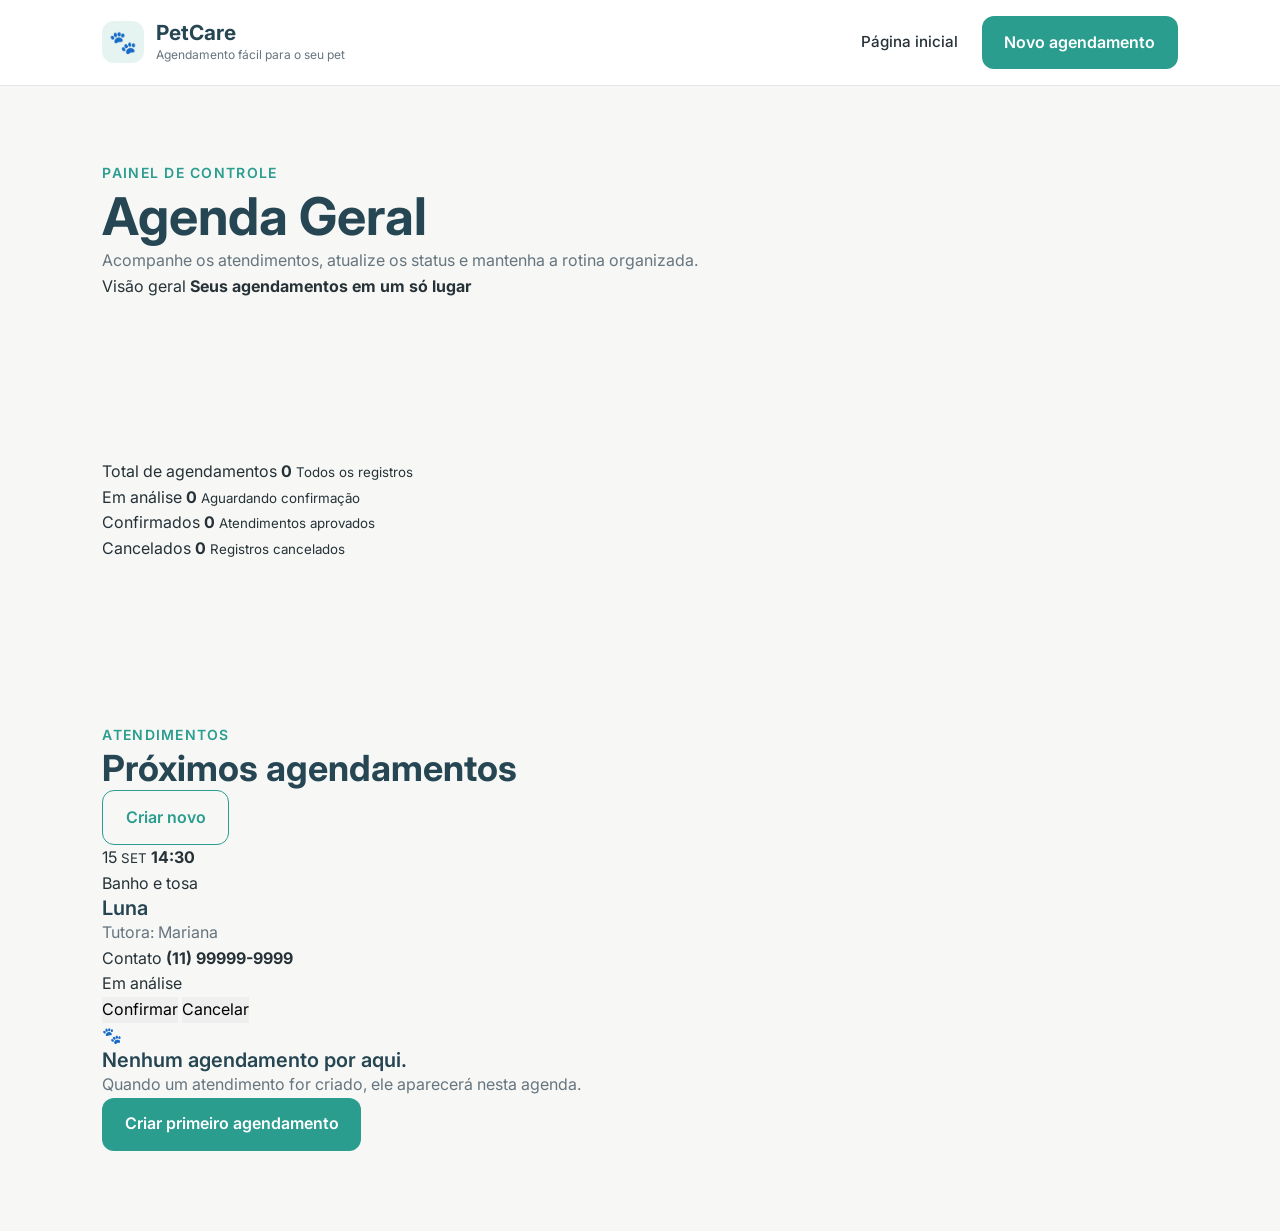
==== agenda.html @ 5083c23b "Criação da página agenda.html" ====
<!DOCTYPE html>
<html lang="pt-BR">
<head>
    <meta charset="UTF-8">
    <meta name="viewport" content="width=device-width, initial-scale=1.0">
    <title>PetCare | Agenda Geral</title>
    <link rel="stylesheet" href="./css/style.css">
    <script src="./js/script.js" defer></script>
</head>
<body>
    <header class="header">
        <div class="header-logo">
            <span class="logo-icon">🐾</span>
            <div>
                <a href="./index.html" class="logo">PetCare</a>
                <p>Agendamento fácil para o seu pet</p>
            </div>
        </div>

        <nav class="header-nav">
            <a href="./index.html">Página inicial</a>
            <a href="./index.html#agendamento" class="btn-primary">Novo agendamento</a>
        </nav>
    </header>

    <main class="dashboard-page">
        <section class="dashboard-hero">
            <div class="dashboard-heading">
                <span class="section-tag">Painel de controle</span>
                <h1>Agenda Geral</h1>
                <p>Acompanhe os atendimentos, atualize os status e mantenha a rotina organizada.</p>
            </div>

            <div class="dashboard-date">
                <span>Visão geral</span>
                <strong>Seus agendamentos em um só lugar</strong>
            </div>
        </section>

        <section class="dashboard-stats">
            <article class="stat-card stat-card-main">
                <span>Total de agendamentos</span>
                <strong id="stat-total">0</strong>
                <small>Todos os registros</small>
            </article>

            <article class="stat-card">
                <span>Em análise</span>
                <strong id="stat-pending">0</strong>
                <small>Aguardando confirmação</small>
            </article>

            <article class="stat-card">
                <span>Confirmados</span>
                <strong id="stat-confirmed">0</strong>
                <small>Atendimentos aprovados</small>
            </article>

            <article class="stat-card">
                <span>Cancelados</span>
                <strong id="stat-cancelled">0</strong>
                <small>Registros cancelados</small>
            </article>
        </section>

        <section class="appointments-panel">
            <div class="appointments-panel-header">
                <div>
                    <span class="section-tag">Atendimentos</span>
                    <h2>Próximos agendamentos</h2>
                </div>

                <a href="./index.html#agendamento" class="btn-secondary">Criar novo</a>
            </div>

            <div id="appointments-list" class="appointments-list">
                <article class="appointment-item">
                    <div class="appointment-date">
                        <span>15</span>
                        <small>SET</small>
                        <strong>14:30</strong>
                    </div>

                    <div class="appointment-main">
                        <span class="appointment-service">Banho e tosa</span>
                        <h3>Luna</h3>
                        <p>Tutora: Mariana</p>
                    </div>

                    <div class="appointment-contact">
                        <span>Contato</span>
                        <strong>(11) 99999-9999</strong>
                    </div>

                    <div class="appointment-status">
                        <span class="status-badge status-pending">Em análise</span>
                    </div>

                    <div class="appointment-actions">
                        <button type="button" class="action-button action-confirm">Confirmar</button>
                        <button type="button" class="action-button action-cancel">Cancelar</button>
                    </div>
                </article>
            </div>

            <div id="empty-state" class="empty-state">
                <span class="empty-state-icon">🐾</span>
                <h3>Nenhum agendamento por aqui.</h3>
                <p>Quando um atendimento for criado, ele aparecerá nesta agenda.</p>
                <a href="./index.html#agendamento" class="btn-primary">Criar primeiro agendamento</a>
            </div>
        </section>
    </main>
</body>
</html>
---- css/style.css ----
@import url('https://fonts.googleapis.com/css2?family=Inter:wght@400;500;600;700&display=swap');

/* VARIABLES */

:root {
    --color-primary: #2A9D8F;
    --color-primary-dark: #207A70;
    --color-secondary: #264653;
    --color-accent: #F4A261;

    --color-background: #F7F8F5;
    --color-surface: #FFFFFF;
    --color-text: #263238;
    --color-text-light: #66757F;
    --color-border: #E2E8E5;

    --color-success: #2E9D67;
    --color-warning: #E9A23B;
    --color-danger: #D9534F;

    --font-primary: "Inter", sans-serif;

    --radius-sm: 6px;
    --radius-md: 12px;
    --radius-lg: 20px;

    --shadow-sm: 0 2px 8px rgba(38, 70, 83, 0.08);
    --shadow-md: 0 8px 24px rgba(38, 70, 83, 0.10);

    --transition: 0.3s ease;
}

/* RESET */

* {
    margin: 0;
    padding: 0;
    box-sizing: border-box;
}

html {
    scroll-behavior: smooth;
}

body {
    font-family: var(--font-primary);
    background-color: var(--color-background);
    color: var(--color-text);
    line-height: 1.6;
}

img {
    display: block;
    max-width: 100%;
}

a {
    color: inherit;
    text-decoration: none;
}

ul {
    list-style: none;
}

button,
input,
select,
textarea {
    font: inherit;
}

button {
    border: none;
    cursor: pointer;
}

h1,
h2,
h3 {
    color: var(--color-secondary);
    line-height: 1.2;
}

h1 {
    font-size: 3.25rem;
    font-weight: 700;
}

h2 {
    font-size: 2.25rem;
    font-weight: 700;
}

h3 {
    font-size: 1.25rem;
    font-weight: 600;
}

p {
    color: var(--color-text-light);
}

section {
    padding: 5rem 8%;
}

.section-header {
    max-width: 700px;
    margin-bottom: 2.5rem;
}

.section-header h2 {
    margin: 0.5rem 0 1rem;
}

.section-tag {
    display: inline-block;
    color: var(--color-primary);
    font-size: 0.875rem;
    font-weight: 600;
    text-transform: uppercase;
    letter-spacing: 0.08rem;
}

.btn-primary {
    display: inline-flex;
    align-items: center;
    justify-content: center;
    padding: 0.85rem 1.4rem;
    background-color: var(--color-primary);
    color: var(--color-surface);
    border-radius: var(--radius-md);
    font-weight: 600;
    transition: background-color var(--transition), transform var(--transition);
}

.btn-primary:hover {
    background-color: var(--color-primary-dark);
    transform: translateY(-1px);
}

.btn-secondary {
    display: inline-flex;
    align-items: center;
    justify-content: center;
    padding: 0.85rem 1.4rem;
    background-color: transparent;
    color: var(--color-primary);
    border: 1px solid var(--color-primary);
    border-radius: var(--radius-md);
    font-weight: 600;
    transition: background-color var(--transition), color var(--transition);
}

.btn-secondary:hover {
    background-color: var(--color-primary);
    color: var(--color-surface);
}

/* HEADER */

.header {
    position: fixed;
    top: 0;
    left: 0;
    z-index: 1000;
    width: 100%;
    min-height: 80px;
    padding: 1rem 8%;
    background-color: rgba(255, 255, 255, 0.95);
    border-bottom: 1px solid var(--color-border);
    backdrop-filter: blur(10px);
    display: flex;
    align-items: center;
    justify-content: space-between;
    gap: 2rem;
}

.header-logo {
    display: flex;
    align-items: center;
    gap: 0.75rem;
}

.logo-icon {
    display: flex;
    align-items: center;
    justify-content: center;
    width: 42px;
    height: 42px;
    background-color: rgba(42, 157, 143, 0.12);
    border-radius: var(--radius-md);
    font-size: 1.4rem;
}

.logo {
    display: block;
    color: var(--color-secondary);
    font-size: 1.3rem;
    font-weight: 700;
    line-height: 1.1;
}

.header-logo p {
    margin-top: 0.2rem;
    font-size: 0.75rem;
    line-height: 1.2;
}

.header-nav {
    display: flex;
    align-items: center;
    gap: 1.5rem;
}

.header-nav > a:not(.btn-primary) {
    color: var(--color-text);
    font-size: 0.95rem;
    font-weight: 500;
    transition: color var(--transition);
}

.header-nav > a:not(.btn-primary):hover {
    color: var(--color-primary);
}

/* HERO */

main {
    padding-top: 80px;
}

.hero {
    position: relative;
    min-height: calc(100vh - 80px);
    padding-top: 7rem;
    padding-bottom: 7rem;
    overflow: hidden;
    display: grid;
    grid-template-columns: 1.15fr 0.85fr;
    align-items: center;
    gap: 5rem;
}

.hero::before {
    content: "";
    position: absolute;
    top: -180px;
    right: -140px;
    width: 520px;
    height: 520px;
    background-color: rgba(42, 157, 143, 0.08);
    border-radius: 50%;
}

.hero::after {
    content: "";
    position: absolute;
    left: -120px;
    bottom: -220px;
    width: 440px;
    height: 440px;
    background-color: rgba(244, 162, 97, 0.10);
    border-radius: 50%;
}

.hero-content {
    position: relative;
    z-index: 2;
    max-width: 700px;
}

.hero-content h1 {
    max-width: 680px;
    margin: 1rem 0 1.5rem;
    font-size: clamp(3rem, 5vw, 5rem);
    line-height: 1;
    letter-spacing: -0.05em;
}

.hero-content > p {
    max-width: 580px;
    margin-bottom: 2rem;
    font-size: 1.05rem;
}

.hero-highlights {
    display: flex;
    flex-wrap: wrap;
    gap: 0.75rem;
}

.hero-highlights span {
    padding: 0.55rem 0.9rem;
    background-color: var(--color-surface);
    color: var(--color-secondary);
    border: 1px solid var(--color-border);
    border-radius: var(--radius-md);
    box-shadow: var(--shadow-sm);
    font-size: 0.9rem;
    font-weight: 600;
}

.hero-booking {
    position: relative;
    z-index: 2;
    display: flex;
    flex-direction: column;
    align-items: flex-start;
    gap: 1rem;
}

.booking-card {
    width: 100%;
    max-width: 460px;
    padding: 1.5rem;
    background-color: var(--color-surface);
    border: 1px solid var(--color-border);
    border-radius: var(--radius-lg);
    box-shadow: var(--shadow-md);
    transform: rotate(1.5deg);
}

.booking-label {
    display: block;
    margin-bottom: 1.2rem;
    color: var(--color-text-light);
    font-size: 0.8rem;
    font-weight: 600;
    text-transform: uppercase;
    letter-spacing: 0.08rem;
}

.booking-pet {
    display: flex;
    align-items: center;
    gap: 0.9rem;
    margin-bottom: 1.5rem;
}

.pet-avatar {
    width: 48px;
    height: 48px;
    border-radius: 50%;
    display: flex;
    align-items: center;
    justify-content: center;
    background-color: rgba(42, 157, 143, 0.12);
    color: var(--color-primary-dark);
    font-weight: 700;
}

.booking-pet div:last-child {
    display: flex;
    flex-direction: column;
}

.booking-pet span {
    color: var(--color-text-light);
    font-size: 0.85rem;
}

.booking-info {
    padding-top: 1.2rem;
    border-top: 1px solid var(--color-border);
    display: grid;
    grid-template-columns: repeat(3, 1fr);
    gap: 1rem;
}

.booking-info div {
    display: flex;
    flex-direction: column;
    gap: 0.25rem;
}

.booking-info span {
    color: var(--color-text-light);
    font-size: 0.75rem;
}

.booking-info strong {
    color: var(--color-secondary);
    font-size: 0.9rem;
}

.status-confirmed {
    color: var(--color-success) !important;
}

.availability-card {
    width: 92%;
    max-width: 430px;
    margin-left: 3rem;
    padding: 1.2rem;
    background-color: var(--color-secondary);
    border-radius: var(--radius-lg);
    box-shadow: var(--shadow-md);
    transform: rotate(-2deg);
}

.availability-card > span {
    display: block;
    margin-bottom: 1rem;
    color: var(--color-surface);
    font-size: 0.9rem;
    font-weight: 600;
}

.available-times {
    display: flex;
    gap: 0.6rem;
}

.available-times button {
    padding: 0.6rem 0.9rem;
    background-color: rgba(255, 255, 255, 0.1);
    color: var(--color-surface);
    border: 1px solid rgba(255, 255, 255, 0.16);
    border-radius: var(--radius-sm);
    font-size: 0.85rem;
    transition: background-color var(--transition), transform var(--transition);
}

.available-times button:hover {
    background-color: var(--color-primary);
    transform: translateY(-2px);
}

.hero-booking > .btn-primary {
    margin-top: 0.5rem;
}

.hero-decoration {
    position: absolute;
    right: 5%;
    bottom: 3rem;
    z-index: 1;
    font-size: 5rem;
    opacity: 0.08;
    transform: rotate(-15deg);
}

/* APPOINTMENT */

.appointment {
    position: relative;
    background-color: var(--color-secondary);
    display: grid;
    grid-template-columns: 0.7fr 1.3fr;
    gap: 6rem;
    align-items: start;
    overflow: hidden;
}

.appointment::after {
    content: "";
    position: absolute;
    width: 380px;
    height: 380px;
    left: -180px;
    bottom: -200px;
    border: 60px solid rgba(255, 255, 255, 0.03);
    border-radius: 50%;
}

.appointment-intro {
    position: sticky;
    top: 130px;
    z-index: 1;
}

.appointment-intro .section-tag {
    color: var(--color-accent);
}

.appointment-intro h2 {
    max-width: 420px;
    margin: 0.8rem 0 1.2rem;
    color: var(--color-surface);
}

.appointment-intro p {
    max-width: 400px;
    color: rgba(255, 255, 255, 0.65);
}

.appointment-form {
    position: relative;
    z-index: 1;
    padding: 2.5rem;
    background-color: var(--color-surface);
    border-radius: var(--radius-lg);
    box-shadow: var(--shadow-md);
}

.appointment-form fieldset {
    border: none;
}

.appointment-form fieldset + fieldset {
    margin-top: 2.5rem;
    padding-top: 2.5rem;
    border-top: 1px solid var(--color-border);
}

.appointment-form legend {
    margin-bottom: 1.5rem;
    color: var(--color-secondary);
    font-size: 1.15rem;
    font-weight: 700;
}

.form-row {
    display: grid;
    grid-template-columns: repeat(2, 1fr);
    gap: 1rem;
}

.form-group {
    display: flex;
    flex-direction: column;
    gap: 0.5rem;
    margin-bottom: 1rem;
}

.form-group label {
    color: var(--color-secondary);
    font-size: 0.85rem;
    font-weight: 600;
}

.form-group input,
.form-group select {
    width: 100%;
    min-height: 50px;
    padding: 0 1rem;
    background-color: var(--color-background);
    color: var(--color-text);
    border: 1px solid var(--color-border);
    border-radius: var(--radius-sm);
    outline: none;
    transition: border-color var(--transition), box-shadow var(--transition), background-color var(--transition);
}

.form-group input::placeholder {
    color: #9AA6AA;
}

.form-group input:focus,
.form-group select:focus {
    background-color: var(--color-surface);
    border-color: var(--color-primary);
    box-shadow: 0 0 0 3px rgba(42, 157, 143, 0.12);
}

.form-service select {
    min-height: 56px;
}

.form-footer {
    margin-top: 1.5rem;
    padding-top: 1.5rem;
    border-top: 1px solid var(--color-border);
    display: flex;
    align-items: center;
    justify-content: space-between;
    gap: 2rem;
}

.form-footer p {
    max-width: 280px;
    font-size: 0.8rem;
}

.form-footer .btn-primary {
    flex-shrink: 0;
}

/* BENEFITS */

.benefits {
    background-color: var(--color-background);
}

.benefits .section-header {
    max-width: 760px;
}

.benefits-grid {
    display: grid;
    grid-template-columns: 1.35fr 0.65fr;
    grid-template-rows: repeat(2, minmax(220px, auto));
    gap: 1.5rem;
}

.benefit-card {
    position: relative;
    padding: 2rem;
    background-color: var(--color-surface);
    border: 1px solid var(--color-border);
    border-radius: var(--radius-lg);
    overflow: hidden;
}

.benefit-card-featured {
    grid-row: 1 / 3;
    min-height: 520px;
    padding: 0;
    display: grid;
    grid-template-rows: auto 1fr;
}

.benefit-content {
    padding: 2.5rem;
}

.benefit-card-featured img {
    width: 100%;
    height: 100%;
    min-height: 280px;
    object-fit: cover;
}

.benefit-number {
    display: inline-block;
    margin-bottom: 1.5rem;
    color: var(--color-primary);
    font-size: 0.8rem;
    font-weight: 700;
    letter-spacing: 0.08rem;
}

.benefit-card h3 {
    margin-bottom: 0.8rem;
}

.benefit-card p {
    max-width: 520px;
}

.benefit-card-accent {
    background-color: var(--color-accent);
    border-color: transparent;
}

.benefit-card-accent .benefit-number,
.benefit-card-accent h3 {
    color: var(--color-secondary);
}

.benefit-card-accent p {
    color: rgba(38, 70, 83, 0.78);
}

.testimonials {
    background-color: var(--color-surface);
    display: grid;
    grid-template-columns: 0.7fr 1.3fr;
    gap: 5rem;
    align-items: start;
}

.testimonials-intro {
    position: sticky;
    top: 130px;
}

.testimonials-intro h2 {
    margin-top: 0.8rem;
    max-width: 430px;
}

.testimonials-list {
    display: flex;
    flex-direction: column;
    gap: 1.5rem;
}

.testimonial-card {
    max-width: 680px;
    padding: 2rem;
    background-color: var(--color-background);
    border-left: 4px solid var(--color-primary);
    border-radius: 0 var(--radius-lg) var(--radius-lg) 0;
}

.testimonial-card p {
    margin-bottom: 1.5rem;
    color: var(--color-text);
    font-size: 1.05rem;
    line-height: 1.7;
}

.testimonial-author {
    display: flex;
    flex-direction: column;
}

.testimonial-author span {
    color: var(--color-secondary);
    font-weight: 700;
}

.testimonial-author small {
    color: var(--color-text-light);
}

.testimonial-offset {
    margin-left: 4rem;
    border-left-color: var(--color-accent);
}

/* CONFIRMATION PAGE */

.confirmation-page {
    padding-top: 80px;
}

.confirmation {
    position: relative;
    min-height: calc(100vh - 80px);
    padding-top: 6rem;
    padding-bottom: 6rem;
    display: grid;
    grid-template-columns: 0.85fr 1.15fr;
    align-items: center;
    gap: 6rem;
    overflow: hidden;
}

.confirmation::before {
    content: "";
    position: absolute;
    width: 420px;
    height: 420px;
    left: -220px;
    top: 80px;
    border: 70px solid rgba(42, 157, 143, 0.06);
    border-radius: 50%;
}

.confirmation-message {
    position: relative;
    z-index: 2;
    max-width: 580px;
}

.success-icon {
    width: 64px;
    height: 64px;
    margin-bottom: 2rem;
    display: flex;
    align-items: center;
    justify-content: center;
    background-color: rgba(46, 157, 103, 0.12);
    color: var(--color-success);
    border: 1px solid rgba(46, 157, 103, 0.22);
    border-radius: 50%;
    font-size: 1.8rem;
    font-weight: 700;
}

.confirmation-message h1 {
    margin: 1rem 0 1.5rem;
    font-size: clamp(2.8rem, 4.5vw, 4.8rem);
    line-height: 1;
    letter-spacing: -0.045em;
}

.confirmation-description {
    max-width: 520px;
    font-size: 1.05rem;
}

.confirmation-actions {
    margin-top: 2.5rem;
    display: flex;
    gap: 1rem;
    flex-wrap: wrap;
}

.confirmation-summary {
    position: relative;
    min-height: 620px;
}

.confirmation-image {
    position: absolute;
    top: 0;
    right: 0;
    width: 72%;
    height: 410px;
    border-radius: var(--radius-lg);
    overflow: hidden;
}

.confirmation-image img {
    width: 100%;
    height: 100%;
    object-fit: cover;
}

.confirmation-image::after {
    content: "";
    position: absolute;
    inset: 0;
    background: linear-gradient(to top, rgba(38, 70, 83, 0.65), transparent 55%);
}

.confirmation-image span {
    position: absolute;
    left: 1.5rem;
    bottom: 1.5rem;
    z-index: 2;
    color: var(--color-surface);
    font-size: 0.95rem;
    font-weight: 600;
}

.appointment-summary-card {
    position: absolute;
    left: 0;
    bottom: 0;
    z-index: 3;
    width: 78%;
    padding: 2rem;
    background-color: var(--color-surface);
    border: 1px solid var(--color-border);
    border-radius: var(--radius-lg);
    box-shadow: var(--shadow-md);
    transform: rotate(-1.5deg);
}

.summary-header {
    display: flex;
    justify-content: space-between;
    gap: 2rem;
    align-items: flex-start;
}

.summary-header > div > span,
.summary-service span,
.summary-grid span {
    display: block;
    margin-bottom: 0.25rem;
    color: var(--color-text-light);
    font-size: 0.75rem;
    text-transform: uppercase;
    letter-spacing: 0.05rem;
}

.summary-header h2 {
    font-size: 2rem;
}

.summary-status {
    padding: 0.45rem 0.75rem;
    background-color: rgba(233, 162, 59, 0.12);
    color: var(--color-warning);
    border-radius: var(--radius-sm);
    font-size: 0.75rem;
    font-weight: 700;
}

.summary-service {
    margin: 1.5rem 0;
    padding: 1.2rem 0;
    border-top: 1px solid var(--color-border);
    border-bottom: 1px solid var(--color-border);
}

.summary-service strong {
    color: var(--color-secondary);
    font-size: 1.05rem;
}

.summary-grid {
    display: grid;
    grid-template-columns: repeat(2, 1fr);
    gap: 1.5rem;
}

.summary-grid div {
    min-width: 0;
}

.summary-grid strong {
    color: var(--color-secondary);
    font-size: 0.9rem;
}

.summary-footer {
    margin-top: 2rem;
    padding-top: 1.2rem;
    border-top: 1px dashed var(--color-border);
    display: flex;
    justify-content: space-between;
    align-items: center;
}

.summary-footer span {
    color: var(--color-primary);
    font-weight: 700;
}

.summary-footer small {
    color: var(--color-text-light);
}

/* AGENDA */
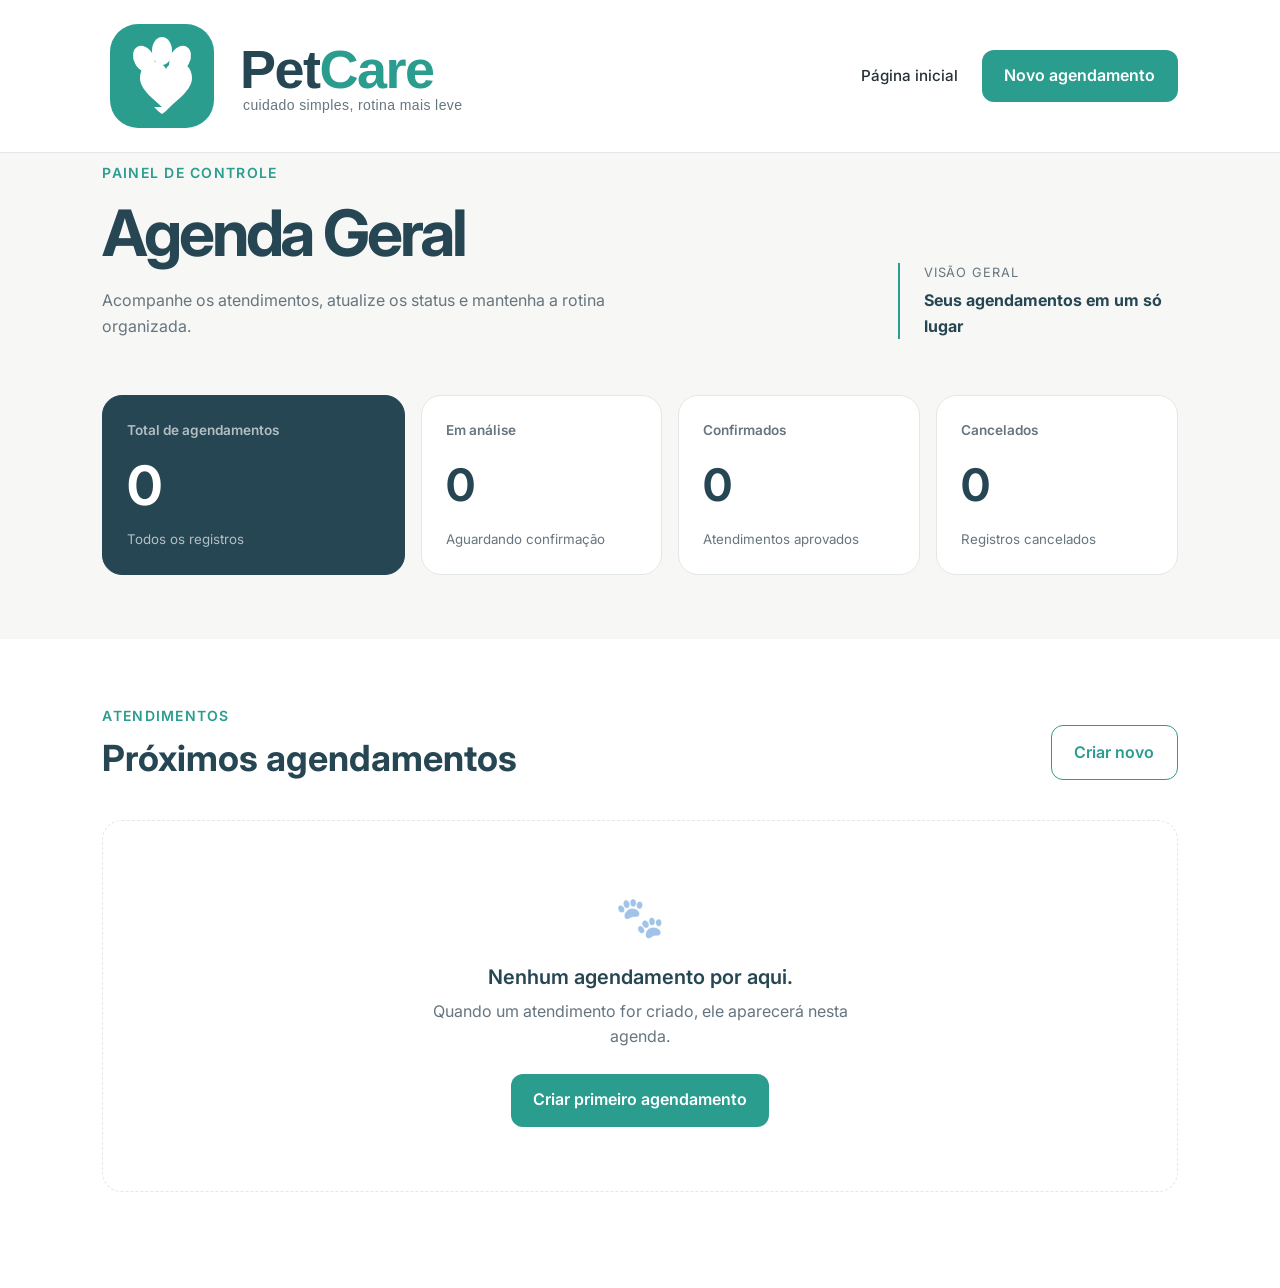
==== commit 4b50ec1a: "Adição de imagens e do logo da empresa" ====
--- a/agenda.html
+++ b/agenda.html
@@ -10,10 +10,10 @@
 <body>
     <header class="header">
         <div class="header-logo">
-            <span class="logo-icon">🐾</span>
             <div>
-                <a href="./index.html" class="logo">PetCare</a>
-                <p>Agendamento fácil para o seu pet</p>
+                <a href="./index.html" class="logo">
+                    <img src="./css/images/petcare-logo.svg" alt="Logo PetCare">
+                </a>
             </div>
         </div>
 
--- a/css/style.css
+++ b/css/style.css
@@ -682,7 +682,6 @@
     max-width: 680px;
     padding: 2rem;
     background-color: var(--color-background);
-    border-left: 4px solid var(--color-primary);
     border-radius: 0 var(--radius-lg) var(--radius-lg) 0;
 }
 
@@ -909,4 +908,916 @@
     color: var(--color-text-light);
 }
 
-/* AGENDA */+/* AGENDA */
+
+.dashboard-page {
+    padding-top: 80px;
+    background-color: var(--color-background);
+}
+
+.dashboard-hero {
+    padding-top: 5rem;
+    padding-bottom: 2.5rem;
+    display: flex;
+    justify-content: space-between;
+    align-items: flex-end;
+    gap: 3rem;
+}
+
+.dashboard-heading {
+    max-width: 700px;
+}
+
+.dashboard-heading h1 {
+    margin: 0.6rem 0 1rem;
+    font-size: clamp(3rem, 5vw, 5rem);
+    letter-spacing: -0.05em;
+}
+
+.dashboard-heading p {
+    max-width: 560px;
+}
+
+.dashboard-date {
+    max-width: 280px;
+    padding-left: 1.5rem;
+    border-left: 2px solid var(--color-primary);
+    display: flex;
+    flex-direction: column;
+    gap: 0.3rem;
+}
+
+.dashboard-date span {
+    color: var(--color-text-light);
+    font-size: 0.8rem;
+    text-transform: uppercase;
+    letter-spacing: 0.06rem;
+}
+
+.dashboard-date strong {
+    color: var(--color-secondary);
+    font-size: 1rem;
+}
+
+.dashboard-stats {
+    padding-top: 1rem;
+    padding-bottom: 4rem;
+    display: grid;
+    grid-template-columns: 1.25fr repeat(3, 1fr);
+    gap: 1rem;
+}
+
+.stat-card {
+    min-height: 180px;
+    padding: 1.5rem;
+    background-color: var(--color-surface);
+    border: 1px solid var(--color-border);
+    border-radius: var(--radius-lg);
+    display: flex;
+    flex-direction: column;
+    justify-content: space-between;
+}
+
+.stat-card > span {
+    color: var(--color-text-light);
+    font-size: 0.85rem;
+    font-weight: 600;
+}
+
+.stat-card strong {
+    color: var(--color-secondary);
+    font-size: 2.8rem;
+    line-height: 1;
+}
+
+.stat-card small {
+    color: var(--color-text-light);
+}
+
+.stat-card-main {
+    background-color: var(--color-secondary);
+    border-color: var(--color-secondary);
+}
+
+.stat-card-main > span,
+.stat-card-main small {
+    color: rgba(255, 255, 255, 0.65);
+}
+
+.stat-card-main strong {
+    color: var(--color-surface);
+    font-size: 3.4rem;
+}
+
+.appointments-panel {
+    padding-top: 4rem;
+    padding-bottom: 6rem;
+    background-color: var(--color-surface);
+}
+
+.appointments-panel-header {
+    margin-bottom: 2.5rem;
+    display: flex;
+    align-items: flex-end;
+    justify-content: space-between;
+    gap: 2rem;
+}
+
+.appointments-panel-header h2 {
+    margin-top: 0.5rem;
+}
+
+.appointments-list {
+    display: flex;
+    flex-direction: column;
+    gap: 1rem;
+}
+
+.appointment-item {
+    padding: 1.4rem;
+    background-color: var(--color-background);
+    border: 1px solid var(--color-border);
+    border-radius: var(--radius-lg);
+    display: grid;
+    grid-template-columns: 90px 1.4fr 1fr auto auto;
+    align-items: center;
+    gap: 1.5rem;
+    transition: transform var(--transition), box-shadow var(--transition), border-color var(--transition);
+}
+
+.appointment-item:hover {
+    transform: translateY(-2px);
+    box-shadow: var(--shadow-sm);
+    border-color: rgba(42, 157, 143, 0.3);
+}
+
+.appointment-date {
+    padding-right: 1.5rem;
+    border-right: 1px solid var(--color-border);
+    display: grid;
+    grid-template-columns: auto auto;
+    align-items: baseline;
+    column-gap: 0.3rem;
+}
+
+.appointment-date > span {
+    color: var(--color-secondary);
+    font-size: 2rem;
+    font-weight: 700;
+    line-height: 1;
+}
+
+.appointment-date small {
+    color: var(--color-primary);
+    font-weight: 700;
+}
+
+.appointment-date strong {
+    grid-column: 1 / 3;
+    margin-top: 0.4rem;
+    color: var(--color-text-light);
+    font-size: 0.85rem;
+}
+
+.appointment-main {
+    min-width: 0;
+}
+
+.appointment-service {
+    color: var(--color-primary);
+    font-size: 0.8rem;
+    font-weight: 600;
+}
+
+.appointment-main h3 {
+    margin: 0.2rem 0;
+}
+
+.appointment-main p {
+    font-size: 0.85rem;
+}
+
+.appointment-contact {
+    display: flex;
+    flex-direction: column;
+    gap: 0.2rem;
+}
+
+.appointment-contact span {
+    color: var(--color-text-light);
+    font-size: 0.75rem;
+}
+
+.appointment-contact strong {
+    color: var(--color-secondary);
+    font-size: 0.85rem;
+}
+
+.status-badge {
+    display: inline-flex;
+    align-items: center;
+    justify-content: center;
+    padding: 0.45rem 0.75rem;
+    border-radius: var(--radius-sm);
+    font-size: 0.75rem;
+    font-weight: 700;
+    white-space: nowrap;
+}
+
+.status-pending {
+    background-color: rgba(233, 162, 59, 0.12);
+    color: var(--color-warning);
+}
+
+.status-confirmed {
+    background-color: rgba(46, 157, 103, 0.12);
+    color: var(--color-success);
+}
+
+.status-cancelled {
+    background-color: rgba(217, 83, 79, 0.12);
+    color: var(--color-danger);
+}
+
+.appointment-actions {
+    display: flex;
+    gap: 0.5rem;
+}
+
+.action-button {
+    padding: 0.55rem 0.75rem;
+    background-color: transparent;
+    border: 1px solid var(--color-border);
+    border-radius: var(--radius-sm);
+    color: var(--color-text);
+    font-size: 0.75rem;
+    font-weight: 600;
+    transition: border-color var(--transition), color var(--transition), background-color var(--transition);
+}
+
+.action-confirm:hover {
+    color: var(--color-success);
+    border-color: var(--color-success);
+    background-color: rgba(46, 157, 103, 0.06);
+}
+
+.action-cancel:hover {
+    color: var(--color-danger);
+    border-color: var(--color-danger);
+    background-color: rgba(217, 83, 79, 0.06);
+}
+
+.action-remove:hover {
+    color: var(--color-danger);
+    border-color: var(--color-danger);
+}
+
+.empty-state {
+    display: none;
+    min-height: 360px;
+    padding: 4rem 2rem;
+    border: 1px dashed var(--color-border);
+    border-radius: var(--radius-lg);
+    text-align: center;
+    align-items: center;
+    justify-content: center;
+    flex-direction: column;
+}
+
+.empty-state-icon {
+    margin-bottom: 1rem;
+    font-size: 2.5rem;
+    opacity: 0.4;
+}
+
+.empty-state h3 {
+    margin-bottom: 0.6rem;
+}
+
+.empty-state p {
+    max-width: 420px;
+    margin-bottom: 1.5rem;
+}
+
+/* RESPONSIVE - TABLET */
+
+@media (max-width: 1024px) {
+    section {
+        padding: 4.5rem 5%;
+    }
+
+    .header {
+        padding: 1rem 5%;
+    }
+
+    /* HOME - HERO */
+
+    .hero {
+        min-height: auto;
+        padding-top: 5rem;
+        padding-bottom: 5rem;
+        grid-template-columns: 1fr;
+        gap: 4rem;
+    }
+
+    .hero-content {
+        max-width: 760px;
+    }
+
+    .hero-content h1 {
+        max-width: 760px;
+    }
+
+    .hero-booking {
+        width: 100%;
+        max-width: 650px;
+    }
+
+    .booking-card {
+        max-width: 100%;
+    }
+
+    .availability-card {
+        max-width: 590px;
+    }
+
+    /* HOME - APPOINTMENT */
+
+    .appointment {
+        grid-template-columns: 1fr;
+        gap: 3rem;
+    }
+
+    .appointment-intro {
+        position: static;
+        max-width: 600px;
+    }
+
+    .appointment-form {
+        width: 100%;
+        max-width: 800px;
+    }
+
+    /* HOME - BENEFITS */
+
+    .benefits-grid {
+        grid-template-columns: repeat(2, 1fr);
+        grid-template-rows: auto;
+    }
+
+    .benefit-card-featured {
+        grid-column: 1 / 3;
+        grid-row: auto;
+        min-height: auto;
+    }
+
+    .benefit-card-featured img {
+        height: 340px;
+        min-height: 0;
+    }
+
+    /* HOME - TESTIMONIALS */
+
+    .testimonials {
+        grid-template-columns: 1fr;
+        gap: 3rem;
+    }
+
+    .testimonials-intro {
+        position: static;
+        max-width: 650px;
+    }
+
+    .testimonials-list {
+        max-width: 800px;
+    }
+
+    /* CONFIRMATION */
+
+    .confirmation {
+        min-height: auto;
+        grid-template-columns: 1fr;
+        gap: 4rem;
+    }
+
+    .confirmation-message {
+        max-width: 760px;
+    }
+
+    .confirmation-summary {
+        width: 100%;
+        max-width: 760px;
+    }
+
+    /* DASHBOARD */
+
+    .dashboard-hero {
+        flex-direction: column;
+        align-items: flex-start;
+        gap: 2rem;
+    }
+
+    .dashboard-stats {
+        grid-template-columns: repeat(2, 1fr);
+    }
+
+    .appointment-item {
+        grid-template-columns: 80px 1fr auto;
+        align-items: start;
+    }
+
+    .appointment-date {
+        grid-column: 1;
+        grid-row: 1 / 3;
+    }
+
+    .appointment-main {
+        grid-column: 2;
+        grid-row: 1;
+    }
+
+    .appointment-contact {
+        grid-column: 2;
+        grid-row: 2;
+    }
+
+    .appointment-status {
+        grid-column: 3;
+        grid-row: 1;
+    }
+
+    .appointment-actions {
+        grid-column: 3;
+        grid-row: 2;
+    }
+}
+
+
+/* RESPONSIVE - MOBILE */
+
+@media (max-width: 700px) {
+    section {
+        padding: 3.5rem 1.25rem;
+    }
+
+    h1 {
+        font-size: 2.6rem;
+    }
+
+    h2 {
+        font-size: 1.9rem;
+    }
+
+    /* HEADER */
+
+    .header {
+        min-height: 72px;
+        padding: 0.75rem 1.25rem;
+        gap: 0.75rem;
+    }
+
+    .header-logo {
+        gap: 0.5rem;
+    }
+
+    .logo-icon {
+        width: 36px;
+        height: 36px;
+        font-size: 1.1rem;
+    }
+
+    .logo {
+        font-size: 1.1rem;
+    }
+
+    .header-logo p {
+        display: none;
+    }
+
+    .header-nav {
+        gap: 0.6rem;
+    }
+
+    .header-nav > a:not(.btn-primary) {
+        font-size: 0.8rem;
+    }
+
+    .header-nav .btn-primary {
+        padding: 0.7rem 0.9rem;
+        font-size: 0.8rem;
+        white-space: nowrap;
+    }
+
+    main,
+    .confirmation-page,
+    .dashboard-page {
+        padding-top: 72px;
+    }
+
+    /* HOME - HERO */
+
+    .hero {
+        padding-top: 4rem;
+        padding-bottom: 4rem;
+        gap: 3rem;
+    }
+
+    .hero-content h1 {
+        margin: 0.8rem 0 1.3rem;
+        font-size: 2.8rem;
+        line-height: 1.05;
+    }
+
+    .hero-content > p {
+        font-size: 1rem;
+    }
+
+    .hero-booking {
+        align-items: stretch;
+    }
+
+    .booking-card {
+        padding: 1.25rem;
+        transform: none;
+    }
+
+    .availability-card {
+        width: 100%;
+        max-width: none;
+        margin-left: 0;
+        transform: none;
+    }
+
+    .available-times button {
+        flex: 1;
+    }
+
+    .hero-booking > .btn-primary {
+        width: 100%;
+    }
+
+    .hero-decoration {
+        display: none;
+    }
+
+    /* HOME - APPOINTMENT */
+
+    .appointment {
+        gap: 2.5rem;
+    }
+
+    .appointment-form {
+        padding: 1.5rem;
+    }
+
+    .form-row {
+        grid-template-columns: 1fr;
+        gap: 0;
+    }
+
+    .appointment-form fieldset + fieldset {
+        margin-top: 2rem;
+        padding-top: 2rem;
+    }
+
+    .form-footer {
+        flex-direction: column;
+        align-items: stretch;
+        gap: 1rem;
+    }
+
+    .form-footer p {
+        max-width: none;
+    }
+
+    .form-footer .btn-primary {
+        width: 100%;
+    }
+
+    /* HOME - BENEFITS */
+
+    .benefits-grid {
+        grid-template-columns: 1fr;
+    }
+
+    .benefit-card-featured {
+        grid-column: auto;
+    }
+
+    .benefit-content {
+        padding: 2rem;
+    }
+
+    .benefit-card-featured img {
+        height: 280px;
+    }
+
+    /* HOME - TESTIMONIALS */
+
+    .testimonials {
+        gap: 2.5rem;
+    }
+
+    .testimonial-card {
+        max-width: none;
+        padding: 1.5rem;
+    }
+
+    .testimonial-offset {
+        margin-left: 0;
+    }
+
+    /* CONFIRMATION */
+
+    .confirmation {
+        padding-top: 4rem;
+        padding-bottom: 4rem;
+        gap: 3rem;
+    }
+
+    .confirmation-message h1 {
+        font-size: 2.8rem;
+        line-height: 1.05;
+    }
+
+    .confirmation-actions {
+        flex-direction: column;
+    }
+
+    .confirmation-actions .btn-primary,
+    .confirmation-actions .btn-secondary {
+        width: 100%;
+    }
+
+    .confirmation-summary {
+        min-height: 0;
+        display: flex;
+        flex-direction: column;
+    }
+
+    .confirmation-image {
+        position: relative;
+        top: auto;
+        right: auto;
+        width: 100%;
+        height: 320px;
+    }
+
+    .appointment-summary-card {
+        position: relative;
+        left: auto;
+        bottom: auto;
+        width: calc(100% - 1.5rem);
+        margin: -3rem auto 0;
+        transform: none;
+    }
+
+    /* DASHBOARD */
+
+    .dashboard-hero {
+        padding-top: 4rem;
+    }
+
+    .dashboard-heading h1 {
+        font-size: 2.8rem;
+    }
+
+    .dashboard-date {
+        max-width: none;
+    }
+
+    .dashboard-stats {
+        padding-bottom: 3rem;
+        grid-template-columns: repeat(2, 1fr);
+    }
+
+    .stat-card {
+        min-height: 150px;
+        padding: 1.25rem;
+    }
+
+    .stat-card strong {
+        font-size: 2.3rem;
+    }
+
+    .stat-card-main strong {
+        font-size: 2.6rem;
+    }
+
+    .appointments-panel-header {
+        flex-direction: column;
+        align-items: flex-start;
+        gap: 1.25rem;
+    }
+
+    .appointment-item {
+        grid-template-columns: 70px 1fr;
+        gap: 1rem;
+    }
+
+    .appointment-date {
+        grid-column: 1;
+        grid-row: 1 / 3;
+        padding-right: 1rem;
+    }
+
+    .appointment-main {
+        grid-column: 2;
+        grid-row: 1;
+    }
+
+    .appointment-contact {
+        grid-column: 2;
+        grid-row: 2;
+    }
+
+    .appointment-status {
+        grid-column: 1 / 3;
+        grid-row: 3;
+        padding-top: 0.5rem;
+    }
+
+    .appointment-actions {
+        grid-column: 1 / 3;
+        grid-row: 4;
+        width: 100%;
+    }
+
+    .action-button {
+        flex: 1;
+    }
+
+    .empty-state {
+        min-height: 320px;
+        padding: 3rem 1.5rem;
+    }
+}
+
+
+/* RESPONSIVE - SMALL MOBILE */
+
+@media (max-width: 480px) {
+    section {
+        padding-left: 1rem;
+        padding-right: 1rem;
+    }
+
+    /* HEADER */
+
+    .header {
+        padding-left: 1rem;
+        padding-right: 1rem;
+    }
+
+    .logo-icon {
+        display: none;
+    }
+
+    .header-nav {
+        gap: 0.4rem;
+    }
+
+    .header-nav > a:not(.btn-primary) {
+        font-size: 0.72rem;
+    }
+
+    .header-nav .btn-primary {
+        padding: 0.65rem 0.7rem;
+        font-size: 0.72rem;
+    }
+
+    /* HOME */
+
+    .hero-content h1 {
+        font-size: 2.35rem;
+    }
+
+    .hero-highlights {
+        gap: 0.5rem;
+    }
+
+    .hero-highlights span {
+        padding: 0.45rem 0.7rem;
+        font-size: 0.8rem;
+    }
+
+    .booking-info {
+        grid-template-columns: repeat(3, minmax(0, 1fr));
+        gap: 0.5rem;
+    }
+
+    .booking-info strong {
+        font-size: 0.8rem;
+    }
+
+    .available-times {
+        gap: 0.4rem;
+    }
+
+    .available-times button {
+        padding: 0.55rem 0.4rem;
+    }
+
+    .appointment-form {
+        padding: 1.25rem;
+    }
+
+    .benefit-content,
+    .benefit-card {
+        padding: 1.5rem;
+    }
+
+    .benefit-card-featured {
+        padding: 0;
+    }
+
+    .benefit-card-featured img {
+        height: 240px;
+    }
+
+    /* CONFIRMATION */
+
+    .confirmation-message h1 {
+        font-size: 2.35rem;
+    }
+
+    .success-icon {
+        width: 54px;
+        height: 54px;
+        margin-bottom: 1.5rem;
+        font-size: 1.5rem;
+    }
+
+    .confirmation-image {
+        height: 260px;
+    }
+
+    .appointment-summary-card {
+        width: calc(100% - 1rem);
+        padding: 1.5rem;
+    }
+
+    .summary-header {
+        gap: 1rem;
+    }
+
+    .summary-grid {
+        grid-template-columns: 1fr;
+        gap: 1rem;
+    }
+
+    /* DASHBOARD */
+
+    .dashboard-heading h1 {
+        font-size: 2.5rem;
+    }
+
+    .dashboard-stats {
+        grid-template-columns: 1fr;
+    }
+
+    .stat-card {
+        min-height: 130px;
+    }
+
+    .appointment-item {
+        grid-template-columns: 1fr;
+    }
+
+    .appointment-date {
+        grid-column: 1;
+        grid-row: auto;
+        padding: 0 0 1rem;
+        border-right: none;
+        border-bottom: 1px solid var(--color-border);
+        grid-template-columns: auto auto 1fr;
+        justify-content: start;
+        gap: 0.4rem;
+    }
+
+    .appointment-date strong {
+        grid-column: auto;
+        margin: 0 0 0 0.4rem;
+        align-self: center;
+    }
+
+    .appointment-main,
+    .appointment-contact,
+    .appointment-status,
+    .appointment-actions {
+        grid-column: 1;
+        grid-row: auto;
+    }
+
+    .appointment-actions {
+        flex-direction: column;
+    }
+
+    .action-button {
+        width: 100%;
+    }
+
+    .appointments-panel-header .btn-secondary {
+        width: 100%;
+    }
+}
